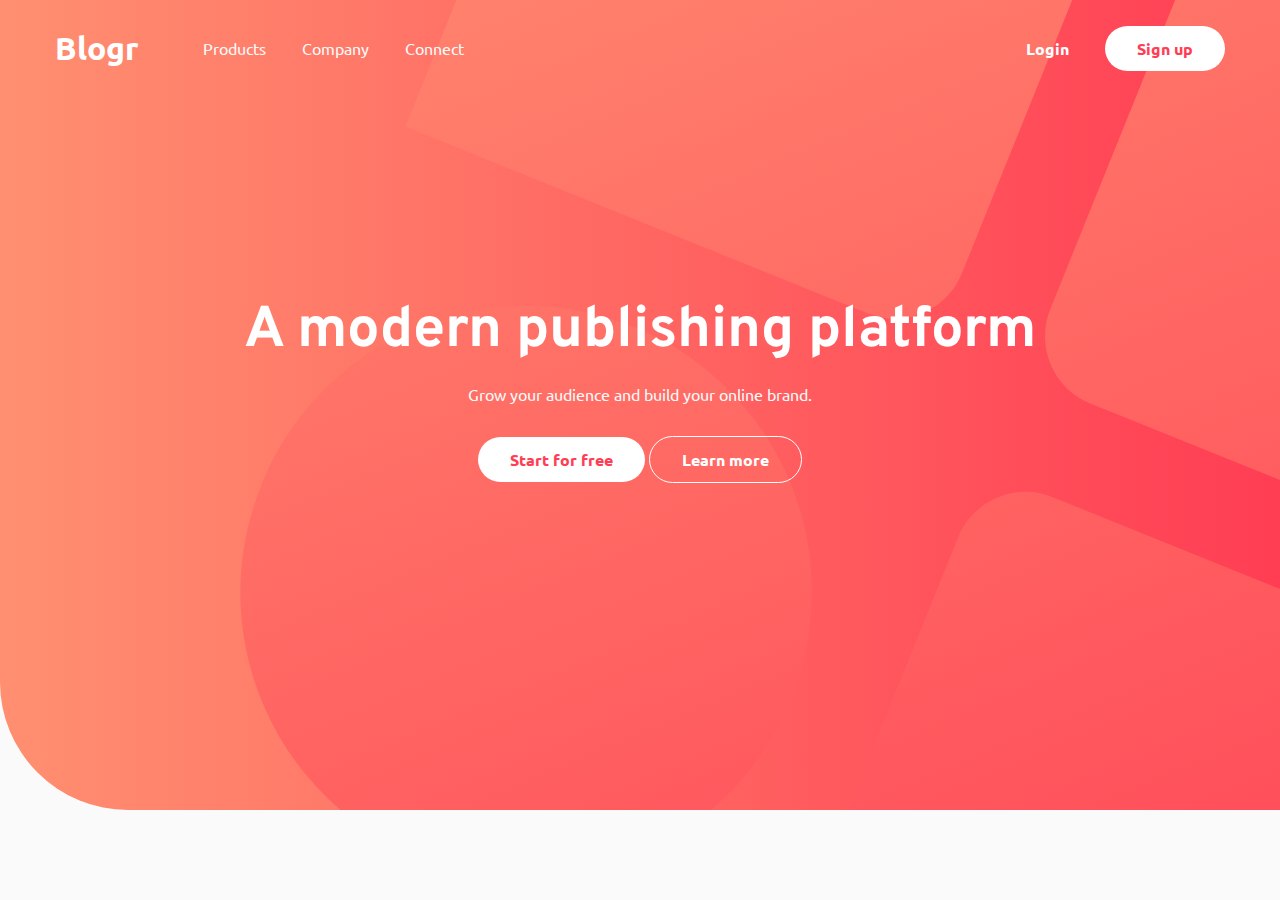
==== blogr-landing-page-main/index.html @ cd57229a "init" ====
<!DOCTYPE html>
<html lang="en">

<head>
  <meta charset="UTF-8">
  <meta name="viewport" content="width=device-width, initial-scale=1.0">
  <!-- displays site properly based on user's device -->

  <link rel="icon" type="image/png" sizes="32x32" href="./images/favicon-32x32.png">

  <title>Frontend Mentor | [Blogr]</title>
  <!-- font awesome -->
  <link rel="stylesheet" href="https://cdnjs.cloudflare.com/ajax/libs/font-awesome/5.15.3/css/all.min.css"
    integrity="sha512-iBBXm8fW90+nuLcSKlbmrPcLa0OT92xO1BIsZ+ywDWZCvqsWgccV3gFoRBv0z+8dLJgyAHIhR35VZc2oM/gI1w=="
    crossorigin="anonymous" />
  <!-- google fonts -->
  <link rel="preconnect" href="https://fonts.gstatic.com">
  <link
    href="https://fonts.googleapis.com/css2?family=Overpass:wght@300;600&family=Ubuntu:wght@400;500;700&display=swap"
    rel="stylesheet">
  <!-- custom css -->
  <link rel="stylesheet" href="./style.css">
</head>

<body>
  <section class="section1">
    <div class="bg">
      <img src="./images/bg-pattern-intro.svg" alt="">
    </div>
    <div class="container">
      <nav class="navbar">
        <a href="#" class="logo">Blogr</a>
        <div class="rt">
          <ul class="dropdown-menu">
            <li>
              Products
              <span><i class="fas fa-angle-down"></i></span>
            </li>
            <li>
              Company
              <span><i class="fas fa-angle-down"></i></span>
            </li>
            <li>
              Connect
              <span><i class="fas fa-angle-down"></i></span>
            </li>
          </ul>
          <div class="buttons">
            <button class="btn">Login</button>
            <button class="btn btn-light">Sign up</button>
          </div>
        </div>
      </nav>

      <div class="content">
        <h1 class="intro-title">A modern publishing platform</h1>
        <p class="desc">Grow your audience and build your online brand.</p>
        <div class="buttons">
          <button class="btn btn-light">Start for free</button>
          <button class="btn btn-outline-light">Learn more</button>
        </div>
      </div>
    </div>
  </section>
</body>

</html>
---- blogr-landing-page-main/style.css ----
/* variables */

:root {
    --bg-light: #fafafa;
    --text-white: #fff;
    --text-light: hsl(240, 2%, 79%);
    --text-primary: hsl(208, 49%, 24%);
    --text-secondary: hsl(207, 13%, 34%);

    --very-light-red: hsl(13, 100%, 72%);
    --light-red: hsl(353, 100%, 62%);
}

/* default */

* {
    margin: 0;
    padding: 0;
    box-sizing: border-box;
}

body {
    min-height: 100vh;
    font-family: 'Ubuntu', 'sans-serif';
    background-color: var(--bg-light);
    color: var(--text-secondary);
}

.container {
    position: relative;
    width: 1170px;
    max-width: 100%;
    margin: 0 auto;
}

li {
    list-style: none;
}

.btn {
    border: 0;
    outline: 0;
    cursor: pointer;
    padding: .75rem 2rem;
    border-radius: 30px;
    font-family: 'Ubuntu', sans-serif;
    font-size: 1rem;
    color: var(--text-white);
    background: none;
    font-weight: bold;
}

.btn-light {
    color: var(--light-red);
    background: var(--text-white);
}

.btn-outline-light {
    border: 1.6px solid #fff;
}

/* section 1 */
.section1 {
    position: relative;
    width: 100%;
    height: 90vh;
    background-image: linear-gradient(to right, var(--very-light-red), var(--light-red));
    border-radius: 0 0 0 8rem;
}

.bg {
    position: absolute;
    top: 0;
    left: 0;
    width: 100%;
    height: 100%;
    overflow: hidden;
    z-index: 1;
}

.bg img {
    width: 100%;
    height: 100%;
    object-fit: cover;
    transform: scale(1.8);
    margin-left: 20rem;
}

.section1 .container {
    height: calc(100% - 6rem);
    z-index: 2;
}

/* navbar */

.navbar {
    width: 100%;
    height: 6rem;
    display: flex;
    align-items: center;
}

.rt {
    flex: 1;
    display: flex;
    align-items: center;
    justify-content: space-between;
    padding-left: 3rem;
}

.dropdown-menu {
    display: flex;
    align-items: center;
}

.dropdown-menu li {
    margin: 0 1rem; 
    color: var(--bg-light);
}

.dropdown-menu li span {
    margin-left: .25rem;
}

.logo {
    font-size: 2rem;
    font-weight: 700;
    text-decoration: none;
    color: var(--text-white);
}

/* content */

.content {
    margin-top: -4rem;
    position: relative;
    width: 100%;
    height: 100%;
    display: flex;
    flex-direction: column;
    align-items: center;
    justify-content: center;
}

.content .intro-title {
    text-align: center;
    color: var(--text-white);
    font-size: 3.6rem;
    font-family: 'Overpass', 'Ubuntu', sans-serif;
    margin-bottom: 1rem;
}

.content .buttons {
    margin-top: 2rem;
}

.content .desc {
    color: var(--bg-light)
}
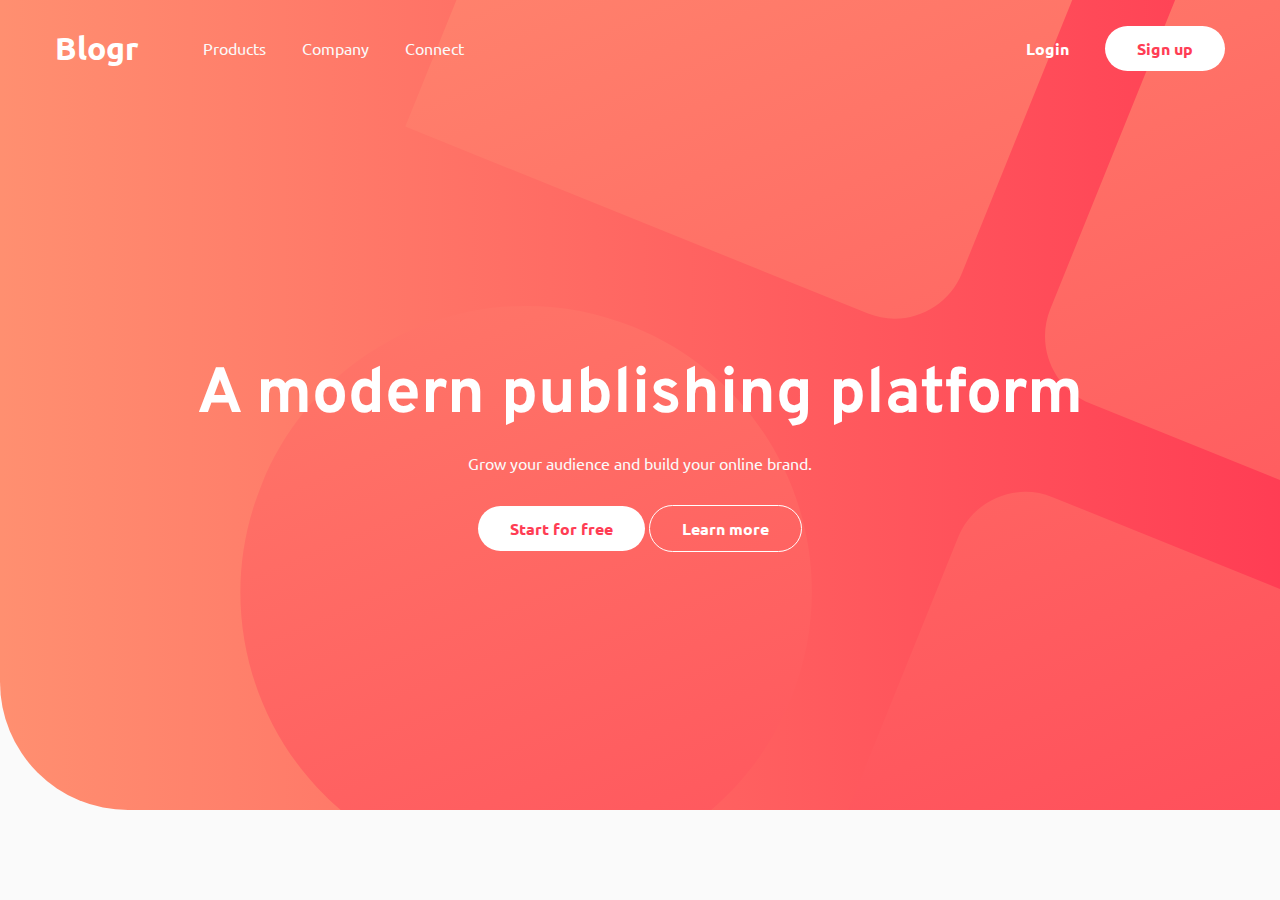
==== commit 1379842b: "Changes" ====
--- a/blogr-landing-page-main/index.html
+++ b/blogr-landing-page-main/index.html
@@ -50,6 +50,7 @@
             <button class="btn btn-light">Sign up</button>
           </div>
         </div>
+        <button class="hamburger"><i class="fas fa-bars"></i></button>
       </nav>
 
       <div class="content">
--- a/blogr-landing-page-main/style.css
+++ b/blogr-landing-page-main/style.css
@@ -24,6 +24,7 @@
     font-family: 'Ubuntu', 'sans-serif';
     background-color: var(--bg-light);
     color: var(--text-secondary);
+    overflow-x: hidden;
 }
 
 .container {
@@ -129,10 +130,21 @@
     color: var(--text-white);
 }
 
+.hamburger {
+    margin-left: auto;
+    background: none;
+    border: none;
+    outline: none;
+    padding: 1rem;
+    cursor: pointer;
+    color: var(--text-white);
+    display: none;
+    font-size: 1.5rem;
+}
+
 /* content */
 
 .content {
-    margin-top: -4rem;
     position: relative;
     width: 100%;
     height: 100%;
@@ -145,7 +157,7 @@
 .content .intro-title {
     text-align: center;
     color: var(--text-white);
-    font-size: 3.6rem;
+    font-size: 4rem;
     font-family: 'Overpass', 'Ubuntu', sans-serif;
     margin-bottom: 1rem;
 }
@@ -158,6 +170,23 @@
     color: var(--bg-light)
 }
 
+@media screen and (max-width: 560px) {
+    html {
+        font-size: 90%;
+    }
+
+    .container {
+        padding: 0 1rem;
+    }
+
+    .hamburger {
+        display: inline-block;
+    }
+
+    .rt {
+        display: none;
+    }
+}
 
 
 
@@ -165,4 +194,3 @@
 
 
 
-
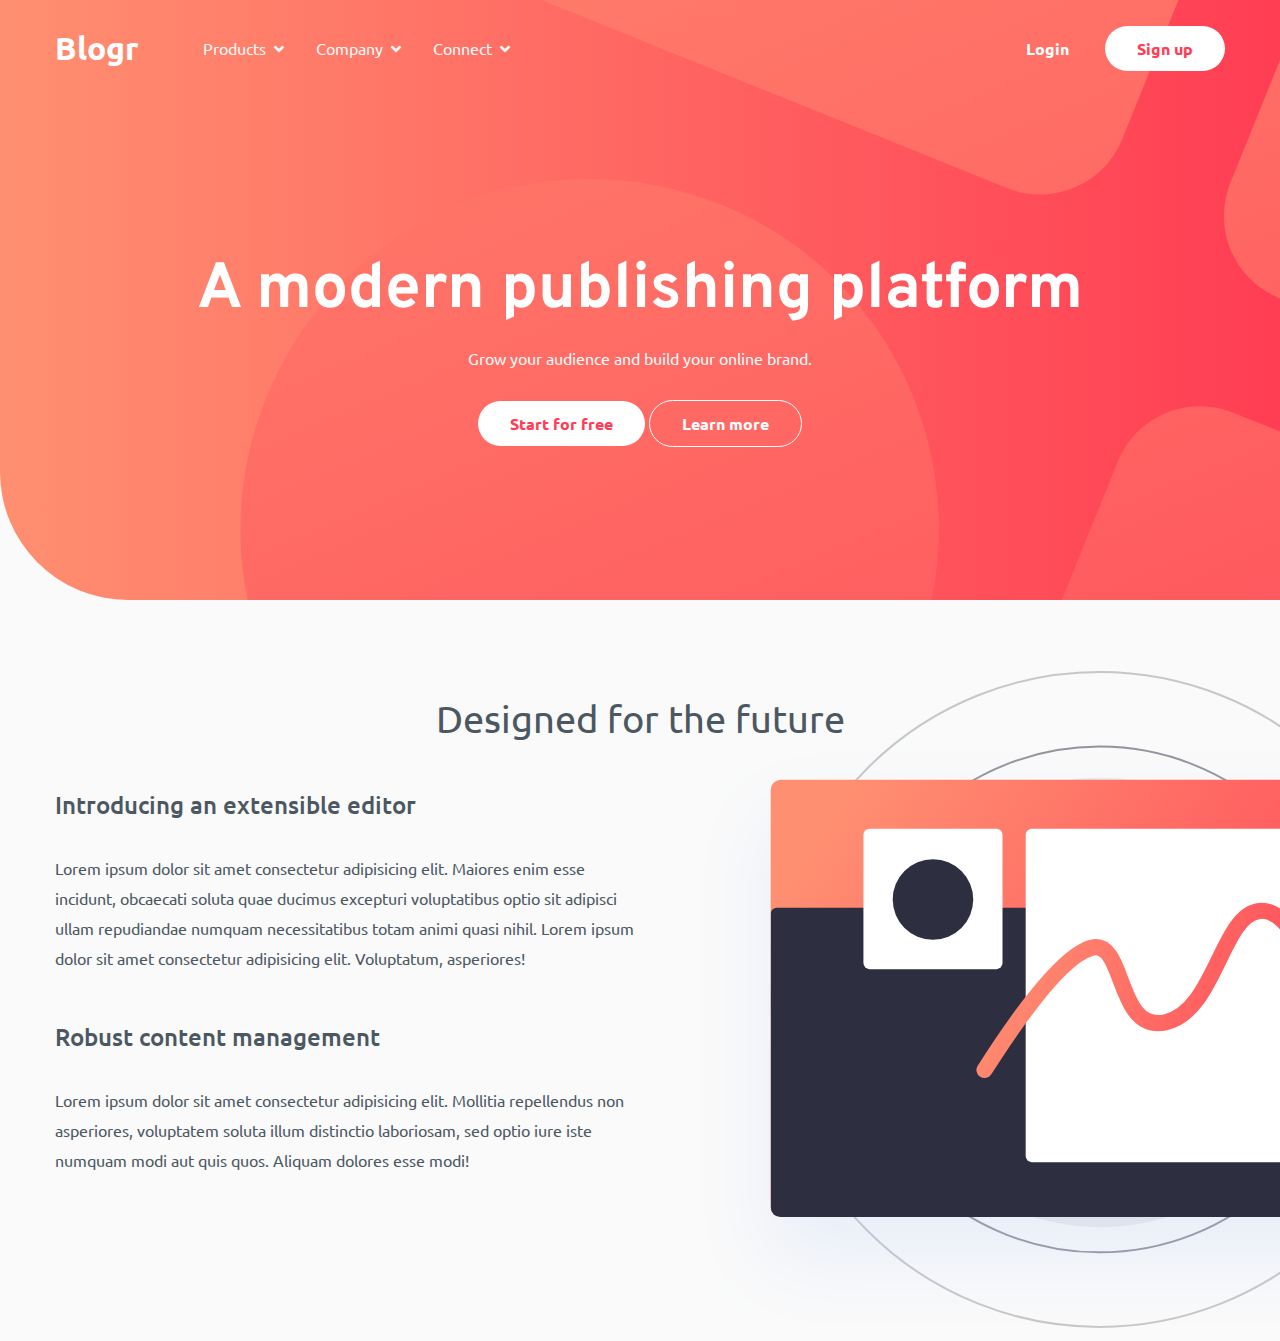
==== commit d291488a: "assets" ====
--- a/blogr-landing-page-main/index.html
+++ b/blogr-landing-page-main/index.html
@@ -10,9 +10,7 @@
 
   <title>Frontend Mentor | [Blogr]</title>
   <!-- font awesome -->
-  <link rel="stylesheet" href="https://cdnjs.cloudflare.com/ajax/libs/font-awesome/5.15.3/css/all.min.css"
-    integrity="sha512-iBBXm8fW90+nuLcSKlbmrPcLa0OT92xO1BIsZ+ywDWZCvqsWgccV3gFoRBv0z+8dLJgyAHIhR35VZc2oM/gI1w=="
-    crossorigin="anonymous" />
+  <link rel="stylesheet" href="../assets/fontawesome/css/all.min.css" />
   <!-- google fonts -->
   <link rel="preconnect" href="https://fonts.gstatic.com">
   <link
@@ -63,6 +61,34 @@
       </div>
     </div>
   </section>
+  <section class="section2">
+    <div class="container">
+      <h1 class="heading">Designed for the future</h1>
+      <div class="sec2-content">
+        <div class="left">
+          <div class="first">
+            <h2>Introducing an extensible editor</h2>
+            <p>Lorem ipsum dolor sit amet consectetur adipisicing elit. Maiores enim esse incidunt, obcaecati soluta
+              quae ducimus excepturi voluptatibus optio sit adipisci ullam repudiandae numquam necessitatibus totam
+              animi quasi nihil. Lorem ipsum dolor sit amet consectetur adipisicing elit. Voluptatum, asperiores!</p>
+          </div>
+          <div class="second">
+            <h2>Robust content management</h2>
+            <p>
+              Lorem ipsum dolor sit amet consectetur adipisicing elit. Mollitia repellendus non asperiores, voluptatem
+              soluta illum distinctio laboriosam, sed optio iure iste numquam modi aut quis quos. Aliquam dolores esse
+              modi!
+            </p>
+          </div>
+        </div>
+        <div class="right">
+          <div class="img">
+            <img src="./images/illustration-editor-mobile.svg" alt="">
+          </div>
+        </div>
+      </div>
+    </div>
+  </section>
 </body>
 
 </html>--- a/assets/fontawesome/css/all.min.css
+++ b/assets/fontawesome/css/all.min.css
@@ -0,0 +1,5 @@
+/*!
+ * Font Awesome Free 5.15.3 by @fontawesome - https://fontawesome.com
+ * License - https://fontawesome.com/license/free (Icons: CC BY 4.0, Fonts: SIL OFL 1.1, Code: MIT License)
+ */
+.fa,.fab,.fad,.fal,.far,.fas{-moz-osx-font-smoothing:grayscale;-webkit-font-smoothing:antialiased;display:inline-block;font-style:normal;font-variant:normal;text-rendering:auto;line-height:1}.fa-lg{font-size:1.33333em;line-height:.75em;vertical-align:-.0667em}.fa-xs{font-size:.75em}.fa-sm{font-size:.875em}.fa-1x{font-size:1em}.fa-2x{font-size:2em}.fa-3x{font-size:3em}.fa-4x{font-size:4em}.fa-5x{font-size:5em}.fa-6x{font-size:6em}.fa-7x{font-size:7em}.fa-8x{font-size:8em}.fa-9x{font-size:9em}.fa-10x{font-size:10em}.fa-fw{text-align:center;width:1.25em}.fa-ul{list-style-type:none;margin-left:2.5em;padding-left:0}.fa-ul>li{position:relative}.fa-li{left:-2em;position:absolute;text-align:center;width:2em;line-height:inherit}.fa-border{border:.08em solid #eee;border-radius:.1em;padding:.2em .25em .15em}.fa-pull-left{float:left}.fa-pull-right{float:right}.fa.fa-pull-left,.fab.fa-pull-left,.fal.fa-pull-left,.far.fa-pull-left,.fas.fa-pull-left{margin-right:.3em}.fa.fa-pull-right,.fab.fa-pull-right,.fal.fa-pull-right,.far.fa-pull-right,.fas.fa-pull-right{margin-left:.3em}.fa-spin{-webkit-animation:fa-spin 2s linear infinite;animation:fa-spin 2s linear infinite}.fa-pulse{-webkit-animation:fa-spin 1s steps(8) infinite;animation:fa-spin 1s steps(8) infinite}@-webkit-keyframes fa-spin{0%{-webkit-transform:rotate(0deg);transform:rotate(0deg)}to{-webkit-transform:rotate(1turn);transform:rotate(1turn)}}@keyframes fa-spin{0%{-webkit-transform:rotate(0deg);transform:rotate(0deg)}to{-webkit-transform:rotate(1turn);transform:rotate(1turn)}}.fa-rotate-90{-ms-filter:"progid:DXImageTransform.Microsoft.BasicImage(rotation=1)";-webkit-transform:rotate(90deg);transform:rotate(90deg)}.fa-rotate-180{-ms-filter:"progid:DXImageTransform.Microsoft.BasicImage(rotation=2)";-webkit-transform:rotate(180deg);transform:rotate(180deg)}.fa-rotate-270{-ms-filter:"progid:DXImageTransform.Microsoft.BasicImage(rotation=3)";-webkit-transform:rotate(270deg);transform:rotate(270deg)}.fa-flip-horizontal{-ms-filter:"progid:DXImageTransform.Microsoft.BasicImage(rotation=0, mirror=1)";-webkit-transform:scaleX(-1);transform:scaleX(-1)}.fa-flip-vertical{-webkit-transform:scaleY(-1);transform:scaleY(-1)}.fa-flip-both,.fa-flip-horizontal.fa-flip-vertical,.fa-flip-vertical{-ms-filter:"progid:DXImageTransform.Microsoft.BasicImage(rotation=2, mirror=1)"}.fa-flip-both,.fa-flip-horizontal.fa-flip-vertical{-webkit-transform:scale(-1);transform:scale(-1)}:root .fa-flip-both,:root .fa-flip-horizontal,:root .fa-flip-vertical,:root .fa-rotate-90,:root .fa-rotate-180,:root .fa-rotate-270{-webkit-filter:none;filter:none}.fa-stack{display:inline-block;height:2em;line-height:2em;position:relative;vertical-align:middle;width:2.5em}.fa-stack-1x,.fa-stack-2x{left:0;position:absolute;text-align:center;width:100%}.fa-stack-1x{line-height:inherit}.fa-stack-2x{font-size:2em}.fa-inverse{color:#fff}.fa-500px:before{content:"\f26e"}.fa-accessible-icon:before{content:"\f368"}.fa-accusoft:before{content:"\f369"}.fa-acquisitions-incorporated:before{content:"\f6af"}.fa-ad:before{content:"\f641"}.fa-address-book:before{content:"\f2b9"}.fa-address-card:before{content:"\f2bb"}.fa-adjust:before{content:"\f042"}.fa-adn:before{content:"\f170"}.fa-adversal:before{content:"\f36a"}.fa-affiliatetheme:before{content:"\f36b"}.fa-air-freshener:before{content:"\f5d0"}.fa-airbnb:before{content:"\f834"}.fa-algolia:before{content:"\f36c"}.fa-align-center:before{content:"\f037"}.fa-align-justify:before{content:"\f039"}.fa-align-left:before{content:"\f036"}.fa-align-right:before{content:"\f038"}.fa-alipay:before{content:"\f642"}.fa-allergies:before{content:"\f461"}.fa-amazon:before{content:"\f270"}.fa-amazon-pay:before{content:"\f42c"}.fa-ambulance:before{content:"\f0f9"}.fa-american-sign-language-interpreting:before{content:"\f2a3"}.fa-amilia:before{content:"\f36d"}.fa-anchor:before{content:"\f13d"}.fa-android:before{content:"\f17b"}.fa-angellist:before{content:"\f209"}.fa-angle-double-down:before{content:"\f103"}.fa-angle-double-left:before{content:"\f100"}.fa-angle-double-right:before{content:"\f101"}.fa-angle-double-up:before{content:"\f102"}.fa-angle-down:before{content:"\f107"}.fa-angle-left:before{content:"\f104"}.fa-angle-right:before{content:"\f105"}.fa-angle-up:before{content:"\f106"}.fa-angry:before{content:"\f556"}.fa-angrycreative:before{content:"\f36e"}.fa-angular:before{content:"\f420"}.fa-ankh:before{content:"\f644"}.fa-app-store:before{content:"\f36f"}.fa-app-store-ios:before{content:"\f370"}.fa-apper:before{content:"\f371"}.fa-apple:before{content:"\f179"}.fa-apple-alt:before{content:"\f5d1"}.fa-apple-pay:before{content:"\f415"}.fa-archive:before{content:"\f187"}.fa-archway:before{content:"\f557"}.fa-arrow-alt-circle-down:before{content:"\f358"}.fa-arrow-alt-circle-left:before{content:"\f359"}.fa-arrow-alt-circle-right:before{content:"\f35a"}.fa-arrow-alt-circle-up:before{content:"\f35b"}.fa-arrow-circle-down:before{content:"\f0ab"}.fa-arrow-circle-left:before{content:"\f0a8"}.fa-arrow-circle-right:before{content:"\f0a9"}.fa-arrow-circle-up:before{content:"\f0aa"}.fa-arrow-down:before{content:"\f063"}.fa-arrow-left:before{content:"\f060"}.fa-arrow-right:before{content:"\f061"}.fa-arrow-up:before{content:"\f062"}.fa-arrows-alt:before{content:"\f0b2"}.fa-arrows-alt-h:before{content:"\f337"}.fa-arrows-alt-v:before{content:"\f338"}.fa-artstation:before{content:"\f77a"}.fa-assistive-listening-systems:before{content:"\f2a2"}.fa-asterisk:before{content:"\f069"}.fa-asymmetrik:before{content:"\f372"}.fa-at:before{content:"\f1fa"}.fa-atlas:before{content:"\f558"}.fa-atlassian:before{content:"\f77b"}.fa-atom:before{content:"\f5d2"}.fa-audible:before{content:"\f373"}.fa-audio-description:before{content:"\f29e"}.fa-autoprefixer:before{content:"\f41c"}.fa-avianex:before{content:"\f374"}.fa-aviato:before{content:"\f421"}.fa-award:before{content:"\f559"}.fa-aws:before{content:"\f375"}.fa-baby:before{content:"\f77c"}.fa-baby-carriage:before{content:"\f77d"}.fa-backspace:before{content:"\f55a"}.fa-backward:before{content:"\f04a"}.fa-bacon:before{content:"\f7e5"}.fa-bacteria:before{content:"\e059"}.fa-bacterium:before{content:"\e05a"}.fa-bahai:before{content:"\f666"}.fa-balance-scale:before{content:"\f24e"}.fa-balance-scale-left:before{content:"\f515"}.fa-balance-scale-right:before{content:"\f516"}.fa-ban:before{content:"\f05e"}.fa-band-aid:before{content:"\f462"}.fa-bandcamp:before{content:"\f2d5"}.fa-barcode:before{content:"\f02a"}.fa-bars:before{content:"\f0c9"}.fa-baseball-ball:before{content:"\f433"}.fa-basketball-ball:before{content:"\f434"}.fa-bath:before{content:"\f2cd"}.fa-battery-empty:before{content:"\f244"}.fa-battery-full:before{content:"\f240"}.fa-battery-half:before{content:"\f242"}.fa-battery-quarter:before{content:"\f243"}.fa-battery-three-quarters:before{content:"\f241"}.fa-battle-net:before{content:"\f835"}.fa-bed:before{content:"\f236"}.fa-beer:before{content:"\f0fc"}.fa-behance:before{content:"\f1b4"}.fa-behance-square:before{content:"\f1b5"}.fa-bell:before{content:"\f0f3"}.fa-bell-slash:before{content:"\f1f6"}.fa-bezier-curve:before{content:"\f55b"}.fa-bible:before{content:"\f647"}.fa-bicycle:before{content:"\f206"}.fa-biking:before{content:"\f84a"}.fa-bimobject:before{content:"\f378"}.fa-binoculars:before{content:"\f1e5"}.fa-biohazard:before{content:"\f780"}.fa-birthday-cake:before{content:"\f1fd"}.fa-bitbucket:before{content:"\f171"}.fa-bitcoin:before{content:"\f379"}.fa-bity:before{content:"\f37a"}.fa-black-tie:before{content:"\f27e"}.fa-blackberry:before{content:"\f37b"}.fa-blender:before{content:"\f517"}.fa-blender-phone:before{content:"\f6b6"}.fa-blind:before{content:"\f29d"}.fa-blog:before{content:"\f781"}.fa-blogger:before{content:"\f37c"}.fa-blogger-b:before{content:"\f37d"}.fa-bluetooth:before{content:"\f293"}.fa-bluetooth-b:before{content:"\f294"}.fa-bold:before{content:"\f032"}.fa-bolt:before{content:"\f0e7"}.fa-bomb:before{content:"\f1e2"}.fa-bone:before{content:"\f5d7"}.fa-bong:before{content:"\f55c"}.fa-book:before{content:"\f02d"}.fa-book-dead:before{content:"\f6b7"}.fa-book-medical:before{content:"\f7e6"}.fa-book-open:before{content:"\f518"}.fa-book-reader:before{content:"\f5da"}.fa-bookmark:before{content:"\f02e"}.fa-bootstrap:before{content:"\f836"}.fa-border-all:before{content:"\f84c"}.fa-border-none:before{content:"\f850"}.fa-border-style:before{content:"\f853"}.fa-bowling-ball:before{content:"\f436"}.fa-box:before{content:"\f466"}.fa-box-open:before{content:"\f49e"}.fa-box-tissue:before{content:"\e05b"}.fa-boxes:before{content:"\f468"}.fa-braille:before{content:"\f2a1"}.fa-brain:before{content:"\f5dc"}.fa-bread-slice:before{content:"\f7ec"}.fa-briefcase:before{content:"\f0b1"}.fa-briefcase-medical:before{content:"\f469"}.fa-broadcast-tower:before{content:"\f519"}.fa-broom:before{content:"\f51a"}.fa-brush:before{content:"\f55d"}.fa-btc:before{content:"\f15a"}.fa-buffer:before{content:"\f837"}.fa-bug:before{content:"\f188"}.fa-building:before{content:"\f1ad"}.fa-bullhorn:before{content:"\f0a1"}.fa-bullseye:before{content:"\f140"}.fa-burn:before{content:"\f46a"}.fa-buromobelexperte:before{content:"\f37f"}.fa-bus:before{content:"\f207"}.fa-bus-alt:before{content:"\f55e"}.fa-business-time:before{content:"\f64a"}.fa-buy-n-large:before{content:"\f8a6"}.fa-buysellads:before{content:"\f20d"}.fa-calculator:before{content:"\f1ec"}.fa-calendar:before{content:"\f133"}.fa-calendar-alt:before{content:"\f073"}.fa-calendar-check:before{content:"\f274"}.fa-calendar-day:before{content:"\f783"}.fa-calendar-minus:before{content:"\f272"}.fa-calendar-plus:before{content:"\f271"}.fa-calendar-times:before{content:"\f273"}.fa-calendar-week:before{content:"\f784"}.fa-camera:before{content:"\f030"}.fa-camera-retro:before{content:"\f083"}.fa-campground:before{content:"\f6bb"}.fa-canadian-maple-leaf:before{content:"\f785"}.fa-candy-cane:before{content:"\f786"}.fa-cannabis:before{content:"\f55f"}.fa-capsules:before{content:"\f46b"}.fa-car:before{content:"\f1b9"}.fa-car-alt:before{content:"\f5de"}.fa-car-battery:before{content:"\f5df"}.fa-car-crash:before{content:"\f5e1"}.fa-car-side:before{content:"\f5e4"}.fa-caravan:before{content:"\f8ff"}.fa-caret-down:before{content:"\f0d7"}.fa-caret-left:before{content:"\f0d9"}.fa-caret-right:before{content:"\f0da"}.fa-caret-square-down:before{content:"\f150"}.fa-caret-square-left:before{content:"\f191"}.fa-caret-square-right:before{content:"\f152"}.fa-caret-square-up:before{content:"\f151"}.fa-caret-up:before{content:"\f0d8"}.fa-carrot:before{content:"\f787"}.fa-cart-arrow-down:before{content:"\f218"}.fa-cart-plus:before{content:"\f217"}.fa-cash-register:before{content:"\f788"}.fa-cat:before{content:"\f6be"}.fa-cc-amazon-pay:before{content:"\f42d"}.fa-cc-amex:before{content:"\f1f3"}.fa-cc-apple-pay:before{content:"\f416"}.fa-cc-diners-club:before{content:"\f24c"}.fa-cc-discover:before{content:"\f1f2"}.fa-cc-jcb:before{content:"\f24b"}.fa-cc-mastercard:before{content:"\f1f1"}.fa-cc-paypal:before{content:"\f1f4"}.fa-cc-stripe:before{content:"\f1f5"}.fa-cc-visa:before{content:"\f1f0"}.fa-centercode:before{content:"\f380"}.fa-centos:before{content:"\f789"}.fa-certificate:before{content:"\f0a3"}.fa-chair:before{content:"\f6c0"}.fa-chalkboard:before{content:"\f51b"}.fa-chalkboard-teacher:before{content:"\f51c"}.fa-charging-station:before{content:"\f5e7"}.fa-chart-area:before{content:"\f1fe"}.fa-chart-bar:before{content:"\f080"}.fa-chart-line:before{content:"\f201"}.fa-chart-pie:before{content:"\f200"}.fa-check:before{content:"\f00c"}.fa-check-circle:before{content:"\f058"}.fa-check-double:before{content:"\f560"}.fa-check-square:before{content:"\f14a"}.fa-cheese:before{content:"\f7ef"}.fa-chess:before{content:"\f439"}.fa-chess-bishop:before{content:"\f43a"}.fa-chess-board:before{content:"\f43c"}.fa-chess-king:before{content:"\f43f"}.fa-chess-knight:before{content:"\f441"}.fa-chess-pawn:before{content:"\f443"}.fa-chess-queen:before{content:"\f445"}.fa-chess-rook:before{content:"\f447"}.fa-chevron-circle-down:before{content:"\f13a"}.fa-chevron-circle-left:before{content:"\f137"}.fa-chevron-circle-right:before{content:"\f138"}.fa-chevron-circle-up:before{content:"\f139"}.fa-chevron-down:before{content:"\f078"}.fa-chevron-left:before{content:"\f053"}.fa-chevron-right:before{content:"\f054"}.fa-chevron-up:before{content:"\f077"}.fa-child:before{content:"\f1ae"}.fa-chrome:before{content:"\f268"}.fa-chromecast:before{content:"\f838"}.fa-church:before{content:"\f51d"}.fa-circle:before{content:"\f111"}.fa-circle-notch:before{content:"\f1ce"}.fa-city:before{content:"\f64f"}.fa-clinic-medical:before{content:"\f7f2"}.fa-clipboard:before{content:"\f328"}.fa-clipboard-check:before{content:"\f46c"}.fa-clipboard-list:before{content:"\f46d"}.fa-clock:before{content:"\f017"}.fa-clone:before{content:"\f24d"}.fa-closed-captioning:before{content:"\f20a"}.fa-cloud:before{content:"\f0c2"}.fa-cloud-download-alt:before{content:"\f381"}.fa-cloud-meatball:before{content:"\f73b"}.fa-cloud-moon:before{content:"\f6c3"}.fa-cloud-moon-rain:before{content:"\f73c"}.fa-cloud-rain:before{content:"\f73d"}.fa-cloud-showers-heavy:before{content:"\f740"}.fa-cloud-sun:before{content:"\f6c4"}.fa-cloud-sun-rain:before{content:"\f743"}.fa-cloud-upload-alt:before{content:"\f382"}.fa-cloudflare:before{content:"\e07d"}.fa-cloudscale:before{content:"\f383"}.fa-cloudsmith:before{content:"\f384"}.fa-cloudversify:before{content:"\f385"}.fa-cocktail:before{content:"\f561"}.fa-code:before{content:"\f121"}.fa-code-branch:before{content:"\f126"}.fa-codepen:before{content:"\f1cb"}.fa-codiepie:before{content:"\f284"}.fa-coffee:before{content:"\f0f4"}.fa-cog:before{content:"\f013"}.fa-cogs:before{content:"\f085"}.fa-coins:before{content:"\f51e"}.fa-columns:before{content:"\f0db"}.fa-comment:before{content:"\f075"}.fa-comment-alt:before{content:"\f27a"}.fa-comment-dollar:before{content:"\f651"}.fa-comment-dots:before{content:"\f4ad"}.fa-comment-medical:before{content:"\f7f5"}.fa-comment-slash:before{content:"\f4b3"}.fa-comments:before{content:"\f086"}.fa-comments-dollar:before{content:"\f653"}.fa-compact-disc:before{content:"\f51f"}.fa-compass:before{content:"\f14e"}.fa-compress:before{content:"\f066"}.fa-compress-alt:before{content:"\f422"}.fa-compress-arrows-alt:before{content:"\f78c"}.fa-concierge-bell:before{content:"\f562"}.fa-confluence:before{content:"\f78d"}.fa-connectdevelop:before{content:"\f20e"}.fa-contao:before{content:"\f26d"}.fa-cookie:before{content:"\f563"}.fa-cookie-bite:before{content:"\f564"}.fa-copy:before{content:"\f0c5"}.fa-copyright:before{content:"\f1f9"}.fa-cotton-bureau:before{content:"\f89e"}.fa-couch:before{content:"\f4b8"}.fa-cpanel:before{content:"\f388"}.fa-creative-commons:before{content:"\f25e"}.fa-creative-commons-by:before{content:"\f4e7"}.fa-creative-commons-nc:before{content:"\f4e8"}.fa-creative-commons-nc-eu:before{content:"\f4e9"}.fa-creative-commons-nc-jp:before{content:"\f4ea"}.fa-creative-commons-nd:before{content:"\f4eb"}.fa-creative-commons-pd:before{content:"\f4ec"}.fa-creative-commons-pd-alt:before{content:"\f4ed"}.fa-creative-commons-remix:before{content:"\f4ee"}.fa-creative-commons-sa:before{content:"\f4ef"}.fa-creative-commons-sampling:before{content:"\f4f0"}.fa-creative-commons-sampling-plus:before{content:"\f4f1"}.fa-creative-commons-share:before{content:"\f4f2"}.fa-creative-commons-zero:before{content:"\f4f3"}.fa-credit-card:before{content:"\f09d"}.fa-critical-role:before{content:"\f6c9"}.fa-crop:before{content:"\f125"}.fa-crop-alt:before{content:"\f565"}.fa-cross:before{content:"\f654"}.fa-crosshairs:before{content:"\f05b"}.fa-crow:before{content:"\f520"}.fa-crown:before{content:"\f521"}.fa-crutch:before{content:"\f7f7"}.fa-css3:before{content:"\f13c"}.fa-css3-alt:before{content:"\f38b"}.fa-cube:before{content:"\f1b2"}.fa-cubes:before{content:"\f1b3"}.fa-cut:before{content:"\f0c4"}.fa-cuttlefish:before{content:"\f38c"}.fa-d-and-d:before{content:"\f38d"}.fa-d-and-d-beyond:before{content:"\f6ca"}.fa-dailymotion:before{content:"\e052"}.fa-dashcube:before{content:"\f210"}.fa-database:before{content:"\f1c0"}.fa-deaf:before{content:"\f2a4"}.fa-deezer:before{content:"\e077"}.fa-delicious:before{content:"\f1a5"}.fa-democrat:before{content:"\f747"}.fa-deploydog:before{content:"\f38e"}.fa-deskpro:before{content:"\f38f"}.fa-desktop:before{content:"\f108"}.fa-dev:before{content:"\f6cc"}.fa-deviantart:before{content:"\f1bd"}.fa-dharmachakra:before{content:"\f655"}.fa-dhl:before{content:"\f790"}.fa-diagnoses:before{content:"\f470"}.fa-diaspora:before{content:"\f791"}.fa-dice:before{content:"\f522"}.fa-dice-d20:before{content:"\f6cf"}.fa-dice-d6:before{content:"\f6d1"}.fa-dice-five:before{content:"\f523"}.fa-dice-four:before{content:"\f524"}.fa-dice-one:before{content:"\f525"}.fa-dice-six:before{content:"\f526"}.fa-dice-three:before{content:"\f527"}.fa-dice-two:before{content:"\f528"}.fa-digg:before{content:"\f1a6"}.fa-digital-ocean:before{content:"\f391"}.fa-digital-tachograph:before{content:"\f566"}.fa-directions:before{content:"\f5eb"}.fa-discord:before{content:"\f392"}.fa-discourse:before{content:"\f393"}.fa-disease:before{content:"\f7fa"}.fa-divide:before{content:"\f529"}.fa-dizzy:before{content:"\f567"}.fa-dna:before{content:"\f471"}.fa-dochub:before{content:"\f394"}.fa-docker:before{content:"\f395"}.fa-dog:before{content:"\f6d3"}.fa-dollar-sign:before{content:"\f155"}.fa-dolly:before{content:"\f472"}.fa-dolly-flatbed:before{content:"\f474"}.fa-donate:before{content:"\f4b9"}.fa-door-closed:before{content:"\f52a"}.fa-door-open:before{content:"\f52b"}.fa-dot-circle:before{content:"\f192"}.fa-dove:before{content:"\f4ba"}.fa-download:before{content:"\f019"}.fa-draft2digital:before{content:"\f396"}.fa-drafting-compass:before{content:"\f568"}.fa-dragon:before{content:"\f6d5"}.fa-draw-polygon:before{content:"\f5ee"}.fa-dribbble:before{content:"\f17d"}.fa-dribbble-square:before{content:"\f397"}.fa-dropbox:before{content:"\f16b"}.fa-drum:before{content:"\f569"}.fa-drum-steelpan:before{content:"\f56a"}.fa-drumstick-bite:before{content:"\f6d7"}.fa-drupal:before{content:"\f1a9"}.fa-dumbbell:before{content:"\f44b"}.fa-dumpster:before{content:"\f793"}.fa-dumpster-fire:before{content:"\f794"}.fa-dungeon:before{content:"\f6d9"}.fa-dyalog:before{content:"\f399"}.fa-earlybirds:before{content:"\f39a"}.fa-ebay:before{content:"\f4f4"}.fa-edge:before{content:"\f282"}.fa-edge-legacy:before{content:"\e078"}.fa-edit:before{content:"\f044"}.fa-egg:before{content:"\f7fb"}.fa-eject:before{content:"\f052"}.fa-elementor:before{content:"\f430"}.fa-ellipsis-h:before{content:"\f141"}.fa-ellipsis-v:before{content:"\f142"}.fa-ello:before{content:"\f5f1"}.fa-ember:before{content:"\f423"}.fa-empire:before{content:"\f1d1"}.fa-envelope:before{content:"\f0e0"}.fa-envelope-open:before{content:"\f2b6"}.fa-envelope-open-text:before{content:"\f658"}.fa-envelope-square:before{content:"\f199"}.fa-envira:before{content:"\f299"}.fa-equals:before{content:"\f52c"}.fa-eraser:before{content:"\f12d"}.fa-erlang:before{content:"\f39d"}.fa-ethereum:before{content:"\f42e"}.fa-ethernet:before{content:"\f796"}.fa-etsy:before{content:"\f2d7"}.fa-euro-sign:before{content:"\f153"}.fa-evernote:before{content:"\f839"}.fa-exchange-alt:before{content:"\f362"}.fa-exclamation:before{content:"\f12a"}.fa-exclamation-circle:before{content:"\f06a"}.fa-exclamation-triangle:before{content:"\f071"}.fa-expand:before{content:"\f065"}.fa-expand-alt:before{content:"\f424"}.fa-expand-arrows-alt:before{content:"\f31e"}.fa-expeditedssl:before{content:"\f23e"}.fa-external-link-alt:before{content:"\f35d"}.fa-external-link-square-alt:before{content:"\f360"}.fa-eye:before{content:"\f06e"}.fa-eye-dropper:before{content:"\f1fb"}.fa-eye-slash:before{content:"\f070"}.fa-facebook:before{content:"\f09a"}.fa-facebook-f:before{content:"\f39e"}.fa-facebook-messenger:before{content:"\f39f"}.fa-facebook-square:before{content:"\f082"}.fa-fan:before{content:"\f863"}.fa-fantasy-flight-games:before{content:"\f6dc"}.fa-fast-backward:before{content:"\f049"}.fa-fast-forward:before{content:"\f050"}.fa-faucet:before{content:"\e005"}.fa-fax:before{content:"\f1ac"}.fa-feather:before{content:"\f52d"}.fa-feather-alt:before{content:"\f56b"}.fa-fedex:before{content:"\f797"}.fa-fedora:before{content:"\f798"}.fa-female:before{content:"\f182"}.fa-fighter-jet:before{content:"\f0fb"}.fa-figma:before{content:"\f799"}.fa-file:before{content:"\f15b"}.fa-file-alt:before{content:"\f15c"}.fa-file-archive:before{content:"\f1c6"}.fa-file-audio:before{content:"\f1c7"}.fa-file-code:before{content:"\f1c9"}.fa-file-contract:before{content:"\f56c"}.fa-file-csv:before{content:"\f6dd"}.fa-file-download:before{content:"\f56d"}.fa-file-excel:before{content:"\f1c3"}.fa-file-export:before{content:"\f56e"}.fa-file-image:before{content:"\f1c5"}.fa-file-import:before{content:"\f56f"}.fa-file-invoice:before{content:"\f570"}.fa-file-invoice-dollar:before{content:"\f571"}.fa-file-medical:before{content:"\f477"}.fa-file-medical-alt:before{content:"\f478"}.fa-file-pdf:before{content:"\f1c1"}.fa-file-powerpoint:before{content:"\f1c4"}.fa-file-prescription:before{content:"\f572"}.fa-file-signature:before{content:"\f573"}.fa-file-upload:before{content:"\f574"}.fa-file-video:before{content:"\f1c8"}.fa-file-word:before{content:"\f1c2"}.fa-fill:before{content:"\f575"}.fa-fill-drip:before{content:"\f576"}.fa-film:before{content:"\f008"}.fa-filter:before{content:"\f0b0"}.fa-fingerprint:before{content:"\f577"}.fa-fire:before{content:"\f06d"}.fa-fire-alt:before{content:"\f7e4"}.fa-fire-extinguisher:before{content:"\f134"}.fa-firefox:before{content:"\f269"}.fa-firefox-browser:before{content:"\e007"}.fa-first-aid:before{content:"\f479"}.fa-first-order:before{content:"\f2b0"}.fa-first-order-alt:before{content:"\f50a"}.fa-firstdraft:before{content:"\f3a1"}.fa-fish:before{content:"\f578"}.fa-fist-raised:before{content:"\f6de"}.fa-flag:before{content:"\f024"}.fa-flag-checkered:before{content:"\f11e"}.fa-flag-usa:before{content:"\f74d"}.fa-flask:before{content:"\f0c3"}.fa-flickr:before{content:"\f16e"}.fa-flipboard:before{content:"\f44d"}.fa-flushed:before{content:"\f579"}.fa-fly:before{content:"\f417"}.fa-folder:before{content:"\f07b"}.fa-folder-minus:before{content:"\f65d"}.fa-folder-open:before{content:"\f07c"}.fa-folder-plus:before{content:"\f65e"}.fa-font:before{content:"\f031"}.fa-font-awesome:before{content:"\f2b4"}.fa-font-awesome-alt:before{content:"\f35c"}.fa-font-awesome-flag:before{content:"\f425"}.fa-font-awesome-logo-full:before{content:"\f4e6"}.fa-fonticons:before{content:"\f280"}.fa-fonticons-fi:before{content:"\f3a2"}.fa-football-ball:before{content:"\f44e"}.fa-fort-awesome:before{content:"\f286"}.fa-fort-awesome-alt:before{content:"\f3a3"}.fa-forumbee:before{content:"\f211"}.fa-forward:before{content:"\f04e"}.fa-foursquare:before{content:"\f180"}.fa-free-code-camp:before{content:"\f2c5"}.fa-freebsd:before{content:"\f3a4"}.fa-frog:before{content:"\f52e"}.fa-frown:before{content:"\f119"}.fa-frown-open:before{content:"\f57a"}.fa-fulcrum:before{content:"\f50b"}.fa-funnel-dollar:before{content:"\f662"}.fa-futbol:before{content:"\f1e3"}.fa-galactic-republic:before{content:"\f50c"}.fa-galactic-senate:before{content:"\f50d"}.fa-gamepad:before{content:"\f11b"}.fa-gas-pump:before{content:"\f52f"}.fa-gavel:before{content:"\f0e3"}.fa-gem:before{content:"\f3a5"}.fa-genderless:before{content:"\f22d"}.fa-get-pocket:before{content:"\f265"}.fa-gg:before{content:"\f260"}.fa-gg-circle:before{content:"\f261"}.fa-ghost:before{content:"\f6e2"}.fa-gift:before{content:"\f06b"}.fa-gifts:before{content:"\f79c"}.fa-git:before{content:"\f1d3"}.fa-git-alt:before{content:"\f841"}.fa-git-square:before{content:"\f1d2"}.fa-github:before{content:"\f09b"}.fa-github-alt:before{content:"\f113"}.fa-github-square:before{content:"\f092"}.fa-gitkraken:before{content:"\f3a6"}.fa-gitlab:before{content:"\f296"}.fa-gitter:before{content:"\f426"}.fa-glass-cheers:before{content:"\f79f"}.fa-glass-martini:before{content:"\f000"}.fa-glass-martini-alt:before{content:"\f57b"}.fa-glass-whiskey:before{content:"\f7a0"}.fa-glasses:before{content:"\f530"}.fa-glide:before{content:"\f2a5"}.fa-glide-g:before{content:"\f2a6"}.fa-globe:before{content:"\f0ac"}.fa-globe-africa:before{content:"\f57c"}.fa-globe-americas:before{content:"\f57d"}.fa-globe-asia:before{content:"\f57e"}.fa-globe-europe:before{content:"\f7a2"}.fa-gofore:before{content:"\f3a7"}.fa-golf-ball:before{content:"\f450"}.fa-goodreads:before{content:"\f3a8"}.fa-goodreads-g:before{content:"\f3a9"}.fa-google:before{content:"\f1a0"}.fa-google-drive:before{content:"\f3aa"}.fa-google-pay:before{content:"\e079"}.fa-google-play:before{content:"\f3ab"}.fa-google-plus:before{content:"\f2b3"}.fa-google-plus-g:before{content:"\f0d5"}.fa-google-plus-square:before{content:"\f0d4"}.fa-google-wallet:before{content:"\f1ee"}.fa-gopuram:before{content:"\f664"}.fa-graduation-cap:before{content:"\f19d"}.fa-gratipay:before{content:"\f184"}.fa-grav:before{content:"\f2d6"}.fa-greater-than:before{content:"\f531"}.fa-greater-than-equal:before{content:"\f532"}.fa-grimace:before{content:"\f57f"}.fa-grin:before{content:"\f580"}.fa-grin-alt:before{content:"\f581"}.fa-grin-beam:before{content:"\f582"}.fa-grin-beam-sweat:before{content:"\f583"}.fa-grin-hearts:before{content:"\f584"}.fa-grin-squint:before{content:"\f585"}.fa-grin-squint-tears:before{content:"\f586"}.fa-grin-stars:before{content:"\f587"}.fa-grin-tears:before{content:"\f588"}.fa-grin-tongue:before{content:"\f589"}.fa-grin-tongue-squint:before{content:"\f58a"}.fa-grin-tongue-wink:before{content:"\f58b"}.fa-grin-wink:before{content:"\f58c"}.fa-grip-horizontal:before{content:"\f58d"}.fa-grip-lines:before{content:"\f7a4"}.fa-grip-lines-vertical:before{content:"\f7a5"}.fa-grip-vertical:before{content:"\f58e"}.fa-gripfire:before{content:"\f3ac"}.fa-grunt:before{content:"\f3ad"}.fa-guilded:before{content:"\e07e"}.fa-guitar:before{content:"\f7a6"}.fa-gulp:before{content:"\f3ae"}.fa-h-square:before{content:"\f0fd"}.fa-hacker-news:before{content:"\f1d4"}.fa-hacker-news-square:before{content:"\f3af"}.fa-hackerrank:before{content:"\f5f7"}.fa-hamburger:before{content:"\f805"}.fa-hammer:before{content:"\f6e3"}.fa-hamsa:before{content:"\f665"}.fa-hand-holding:before{content:"\f4bd"}.fa-hand-holding-heart:before{content:"\f4be"}.fa-hand-holding-medical:before{content:"\e05c"}.fa-hand-holding-usd:before{content:"\f4c0"}.fa-hand-holding-water:before{content:"\f4c1"}.fa-hand-lizard:before{content:"\f258"}.fa-hand-middle-finger:before{content:"\f806"}.fa-hand-paper:before{content:"\f256"}.fa-hand-peace:before{content:"\f25b"}.fa-hand-point-down:before{content:"\f0a7"}.fa-hand-point-left:before{content:"\f0a5"}.fa-hand-point-right:before{content:"\f0a4"}.fa-hand-point-up:before{content:"\f0a6"}.fa-hand-pointer:before{content:"\f25a"}.fa-hand-rock:before{content:"\f255"}.fa-hand-scissors:before{content:"\f257"}.fa-hand-sparkles:before{content:"\e05d"}.fa-hand-spock:before{content:"\f259"}.fa-hands:before{content:"\f4c2"}.fa-hands-helping:before{content:"\f4c4"}.fa-hands-wash:before{content:"\e05e"}.fa-handshake:before{content:"\f2b5"}.fa-handshake-alt-slash:before{content:"\e05f"}.fa-handshake-slash:before{content:"\e060"}.fa-hanukiah:before{content:"\f6e6"}.fa-hard-hat:before{content:"\f807"}.fa-hashtag:before{content:"\f292"}.fa-hat-cowboy:before{content:"\f8c0"}.fa-hat-cowboy-side:before{content:"\f8c1"}.fa-hat-wizard:before{content:"\f6e8"}.fa-hdd:before{content:"\f0a0"}.fa-head-side-cough:before{content:"\e061"}.fa-head-side-cough-slash:before{content:"\e062"}.fa-head-side-mask:before{content:"\e063"}.fa-head-side-virus:before{content:"\e064"}.fa-heading:before{content:"\f1dc"}.fa-headphones:before{content:"\f025"}.fa-headphones-alt:before{content:"\f58f"}.fa-headset:before{content:"\f590"}.fa-heart:before{content:"\f004"}.fa-heart-broken:before{content:"\f7a9"}.fa-heartbeat:before{content:"\f21e"}.fa-helicopter:before{content:"\f533"}.fa-highlighter:before{content:"\f591"}.fa-hiking:before{content:"\f6ec"}.fa-hippo:before{content:"\f6ed"}.fa-hips:before{content:"\f452"}.fa-hire-a-helper:before{content:"\f3b0"}.fa-history:before{content:"\f1da"}.fa-hive:before{content:"\e07f"}.fa-hockey-puck:before{content:"\f453"}.fa-holly-berry:before{content:"\f7aa"}.fa-home:before{content:"\f015"}.fa-hooli:before{content:"\f427"}.fa-hornbill:before{content:"\f592"}.fa-horse:before{content:"\f6f0"}.fa-horse-head:before{content:"\f7ab"}.fa-hospital:before{content:"\f0f8"}.fa-hospital-alt:before{content:"\f47d"}.fa-hospital-symbol:before{content:"\f47e"}.fa-hospital-user:before{content:"\f80d"}.fa-hot-tub:before{content:"\f593"}.fa-hotdog:before{content:"\f80f"}.fa-hotel:before{content:"\f594"}.fa-hotjar:before{content:"\f3b1"}.fa-hourglass:before{content:"\f254"}.fa-hourglass-end:before{content:"\f253"}.fa-hourglass-half:before{content:"\f252"}.fa-hourglass-start:before{content:"\f251"}.fa-house-damage:before{content:"\f6f1"}.fa-house-user:before{content:"\e065"}.fa-houzz:before{content:"\f27c"}.fa-hryvnia:before{content:"\f6f2"}.fa-html5:before{content:"\f13b"}.fa-hubspot:before{content:"\f3b2"}.fa-i-cursor:before{content:"\f246"}.fa-ice-cream:before{content:"\f810"}.fa-icicles:before{content:"\f7ad"}.fa-icons:before{content:"\f86d"}.fa-id-badge:before{content:"\f2c1"}.fa-id-card:before{content:"\f2c2"}.fa-id-card-alt:before{content:"\f47f"}.fa-ideal:before{content:"\e013"}.fa-igloo:before{content:"\f7ae"}.fa-image:before{content:"\f03e"}.fa-images:before{content:"\f302"}.fa-imdb:before{content:"\f2d8"}.fa-inbox:before{content:"\f01c"}.fa-indent:before{content:"\f03c"}.fa-industry:before{content:"\f275"}.fa-infinity:before{content:"\f534"}.fa-info:before{content:"\f129"}.fa-info-circle:before{content:"\f05a"}.fa-innosoft:before{content:"\e080"}.fa-instagram:before{content:"\f16d"}.fa-instagram-square:before{content:"\e055"}.fa-instalod:before{content:"\e081"}.fa-intercom:before{content:"\f7af"}.fa-internet-explorer:before{content:"\f26b"}.fa-invision:before{content:"\f7b0"}.fa-ioxhost:before{content:"\f208"}.fa-italic:before{content:"\f033"}.fa-itch-io:before{content:"\f83a"}.fa-itunes:before{content:"\f3b4"}.fa-itunes-note:before{content:"\f3b5"}.fa-java:before{content:"\f4e4"}.fa-jedi:before{content:"\f669"}.fa-jedi-order:before{content:"\f50e"}.fa-jenkins:before{content:"\f3b6"}.fa-jira:before{content:"\f7b1"}.fa-joget:before{content:"\f3b7"}.fa-joint:before{content:"\f595"}.fa-joomla:before{content:"\f1aa"}.fa-journal-whills:before{content:"\f66a"}.fa-js:before{content:"\f3b8"}.fa-js-square:before{content:"\f3b9"}.fa-jsfiddle:before{content:"\f1cc"}.fa-kaaba:before{content:"\f66b"}.fa-kaggle:before{content:"\f5fa"}.fa-key:before{content:"\f084"}.fa-keybase:before{content:"\f4f5"}.fa-keyboard:before{content:"\f11c"}.fa-keycdn:before{content:"\f3ba"}.fa-khanda:before{content:"\f66d"}.fa-kickstarter:before{content:"\f3bb"}.fa-kickstarter-k:before{content:"\f3bc"}.fa-kiss:before{content:"\f596"}.fa-kiss-beam:before{content:"\f597"}.fa-kiss-wink-heart:before{content:"\f598"}.fa-kiwi-bird:before{content:"\f535"}.fa-korvue:before{content:"\f42f"}.fa-landmark:before{content:"\f66f"}.fa-language:before{content:"\f1ab"}.fa-laptop:before{content:"\f109"}.fa-laptop-code:before{content:"\f5fc"}.fa-laptop-house:before{content:"\e066"}.fa-laptop-medical:before{content:"\f812"}.fa-laravel:before{content:"\f3bd"}.fa-lastfm:before{content:"\f202"}.fa-lastfm-square:before{content:"\f203"}.fa-laugh:before{content:"\f599"}.fa-laugh-beam:before{content:"\f59a"}.fa-laugh-squint:before{content:"\f59b"}.fa-laugh-wink:before{content:"\f59c"}.fa-layer-group:before{content:"\f5fd"}.fa-leaf:before{content:"\f06c"}.fa-leanpub:before{content:"\f212"}.fa-lemon:before{content:"\f094"}.fa-less:before{content:"\f41d"}.fa-less-than:before{content:"\f536"}.fa-less-than-equal:before{content:"\f537"}.fa-level-down-alt:before{content:"\f3be"}.fa-level-up-alt:before{content:"\f3bf"}.fa-life-ring:before{content:"\f1cd"}.fa-lightbulb:before{content:"\f0eb"}.fa-line:before{content:"\f3c0"}.fa-link:before{content:"\f0c1"}.fa-linkedin:before{content:"\f08c"}.fa-linkedin-in:before{content:"\f0e1"}.fa-linode:before{content:"\f2b8"}.fa-linux:before{content:"\f17c"}.fa-lira-sign:before{content:"\f195"}.fa-list:before{content:"\f03a"}.fa-list-alt:before{content:"\f022"}.fa-list-ol:before{content:"\f0cb"}.fa-list-ul:before{content:"\f0ca"}.fa-location-arrow:before{content:"\f124"}.fa-lock:before{content:"\f023"}.fa-lock-open:before{content:"\f3c1"}.fa-long-arrow-alt-down:before{content:"\f309"}.fa-long-arrow-alt-left:before{content:"\f30a"}.fa-long-arrow-alt-right:before{content:"\f30b"}.fa-long-arrow-alt-up:before{content:"\f30c"}.fa-low-vision:before{content:"\f2a8"}.fa-luggage-cart:before{content:"\f59d"}.fa-lungs:before{content:"\f604"}.fa-lungs-virus:before{content:"\e067"}.fa-lyft:before{content:"\f3c3"}.fa-magento:before{content:"\f3c4"}.fa-magic:before{content:"\f0d0"}.fa-magnet:before{content:"\f076"}.fa-mail-bulk:before{content:"\f674"}.fa-mailchimp:before{content:"\f59e"}.fa-male:before{content:"\f183"}.fa-mandalorian:before{content:"\f50f"}.fa-map:before{content:"\f279"}.fa-map-marked:before{content:"\f59f"}.fa-map-marked-alt:before{content:"\f5a0"}.fa-map-marker:before{content:"\f041"}.fa-map-marker-alt:before{content:"\f3c5"}.fa-map-pin:before{content:"\f276"}.fa-map-signs:before{content:"\f277"}.fa-markdown:before{content:"\f60f"}.fa-marker:before{content:"\f5a1"}.fa-mars:before{content:"\f222"}.fa-mars-double:before{content:"\f227"}.fa-mars-stroke:before{content:"\f229"}.fa-mars-stroke-h:before{content:"\f22b"}.fa-mars-stroke-v:before{content:"\f22a"}.fa-mask:before{content:"\f6fa"}.fa-mastodon:before{content:"\f4f6"}.fa-maxcdn:before{content:"\f136"}.fa-mdb:before{content:"\f8ca"}.fa-medal:before{content:"\f5a2"}.fa-medapps:before{content:"\f3c6"}.fa-medium:before{content:"\f23a"}.fa-medium-m:before{content:"\f3c7"}.fa-medkit:before{content:"\f0fa"}.fa-medrt:before{content:"\f3c8"}.fa-meetup:before{content:"\f2e0"}.fa-megaport:before{content:"\f5a3"}.fa-meh:before{content:"\f11a"}.fa-meh-blank:before{content:"\f5a4"}.fa-meh-rolling-eyes:before{content:"\f5a5"}.fa-memory:before{content:"\f538"}.fa-mendeley:before{content:"\f7b3"}.fa-menorah:before{content:"\f676"}.fa-mercury:before{content:"\f223"}.fa-meteor:before{content:"\f753"}.fa-microblog:before{content:"\e01a"}.fa-microchip:before{content:"\f2db"}.fa-microphone:before{content:"\f130"}.fa-microphone-alt:before{content:"\f3c9"}.fa-microphone-alt-slash:before{content:"\f539"}.fa-microphone-slash:before{content:"\f131"}.fa-microscope:before{content:"\f610"}.fa-microsoft:before{content:"\f3ca"}.fa-minus:before{content:"\f068"}.fa-minus-circle:before{content:"\f056"}.fa-minus-square:before{content:"\f146"}.fa-mitten:before{content:"\f7b5"}.fa-mix:before{content:"\f3cb"}.fa-mixcloud:before{content:"\f289"}.fa-mixer:before{content:"\e056"}.fa-mizuni:before{content:"\f3cc"}.fa-mobile:before{content:"\f10b"}.fa-mobile-alt:before{content:"\f3cd"}.fa-modx:before{content:"\f285"}.fa-monero:before{content:"\f3d0"}.fa-money-bill:before{content:"\f0d6"}.fa-money-bill-alt:before{content:"\f3d1"}.fa-money-bill-wave:before{content:"\f53a"}.fa-money-bill-wave-alt:before{content:"\f53b"}.fa-money-check:before{content:"\f53c"}.fa-money-check-alt:before{content:"\f53d"}.fa-monument:before{content:"\f5a6"}.fa-moon:before{content:"\f186"}.fa-mortar-pestle:before{content:"\f5a7"}.fa-mosque:before{content:"\f678"}.fa-motorcycle:before{content:"\f21c"}.fa-mountain:before{content:"\f6fc"}.fa-mouse:before{content:"\f8cc"}.fa-mouse-pointer:before{content:"\f245"}.fa-mug-hot:before{content:"\f7b6"}.fa-music:before{content:"\f001"}.fa-napster:before{content:"\f3d2"}.fa-neos:before{content:"\f612"}.fa-network-wired:before{content:"\f6ff"}.fa-neuter:before{content:"\f22c"}.fa-newspaper:before{content:"\f1ea"}.fa-nimblr:before{content:"\f5a8"}.fa-node:before{content:"\f419"}.fa-node-js:before{content:"\f3d3"}.fa-not-equal:before{content:"\f53e"}.fa-notes-medical:before{content:"\f481"}.fa-npm:before{content:"\f3d4"}.fa-ns8:before{content:"\f3d5"}.fa-nutritionix:before{content:"\f3d6"}.fa-object-group:before{content:"\f247"}.fa-object-ungroup:before{content:"\f248"}.fa-octopus-deploy:before{content:"\e082"}.fa-odnoklassniki:before{content:"\f263"}.fa-odnoklassniki-square:before{content:"\f264"}.fa-oil-can:before{content:"\f613"}.fa-old-republic:before{content:"\f510"}.fa-om:before{content:"\f679"}.fa-opencart:before{content:"\f23d"}.fa-openid:before{content:"\f19b"}.fa-opera:before{content:"\f26a"}.fa-optin-monster:before{content:"\f23c"}.fa-orcid:before{content:"\f8d2"}.fa-osi:before{content:"\f41a"}.fa-otter:before{content:"\f700"}.fa-outdent:before{content:"\f03b"}.fa-page4:before{content:"\f3d7"}.fa-pagelines:before{content:"\f18c"}.fa-pager:before{content:"\f815"}.fa-paint-brush:before{content:"\f1fc"}.fa-paint-roller:before{content:"\f5aa"}.fa-palette:before{content:"\f53f"}.fa-palfed:before{content:"\f3d8"}.fa-pallet:before{content:"\f482"}.fa-paper-plane:before{content:"\f1d8"}.fa-paperclip:before{content:"\f0c6"}.fa-parachute-box:before{content:"\f4cd"}.fa-paragraph:before{content:"\f1dd"}.fa-parking:before{content:"\f540"}.fa-passport:before{content:"\f5ab"}.fa-pastafarianism:before{content:"\f67b"}.fa-paste:before{content:"\f0ea"}.fa-patreon:before{content:"\f3d9"}.fa-pause:before{content:"\f04c"}.fa-pause-circle:before{content:"\f28b"}.fa-paw:before{content:"\f1b0"}.fa-paypal:before{content:"\f1ed"}.fa-peace:before{content:"\f67c"}.fa-pen:before{content:"\f304"}.fa-pen-alt:before{content:"\f305"}.fa-pen-fancy:before{content:"\f5ac"}.fa-pen-nib:before{content:"\f5ad"}.fa-pen-square:before{content:"\f14b"}.fa-pencil-alt:before{content:"\f303"}.fa-pencil-ruler:before{content:"\f5ae"}.fa-penny-arcade:before{content:"\f704"}.fa-people-arrows:before{content:"\e068"}.fa-people-carry:before{content:"\f4ce"}.fa-pepper-hot:before{content:"\f816"}.fa-perbyte:before{content:"\e083"}.fa-percent:before{content:"\f295"}.fa-percentage:before{content:"\f541"}.fa-periscope:before{content:"\f3da"}.fa-person-booth:before{content:"\f756"}.fa-phabricator:before{content:"\f3db"}.fa-phoenix-framework:before{content:"\f3dc"}.fa-phoenix-squadron:before{content:"\f511"}.fa-phone:before{content:"\f095"}.fa-phone-alt:before{content:"\f879"}.fa-phone-slash:before{content:"\f3dd"}.fa-phone-square:before{content:"\f098"}.fa-phone-square-alt:before{content:"\f87b"}.fa-phone-volume:before{content:"\f2a0"}.fa-photo-video:before{content:"\f87c"}.fa-php:before{content:"\f457"}.fa-pied-piper:before{content:"\f2ae"}.fa-pied-piper-alt:before{content:"\f1a8"}.fa-pied-piper-hat:before{content:"\f4e5"}.fa-pied-piper-pp:before{content:"\f1a7"}.fa-pied-piper-square:before{content:"\e01e"}.fa-piggy-bank:before{content:"\f4d3"}.fa-pills:before{content:"\f484"}.fa-pinterest:before{content:"\f0d2"}.fa-pinterest-p:before{content:"\f231"}.fa-pinterest-square:before{content:"\f0d3"}.fa-pizza-slice:before{content:"\f818"}.fa-place-of-worship:before{content:"\f67f"}.fa-plane:before{content:"\f072"}.fa-plane-arrival:before{content:"\f5af"}.fa-plane-departure:before{content:"\f5b0"}.fa-plane-slash:before{content:"\e069"}.fa-play:before{content:"\f04b"}.fa-play-circle:before{content:"\f144"}.fa-playstation:before{content:"\f3df"}.fa-plug:before{content:"\f1e6"}.fa-plus:before{content:"\f067"}.fa-plus-circle:before{content:"\f055"}.fa-plus-square:before{content:"\f0fe"}.fa-podcast:before{content:"\f2ce"}.fa-poll:before{content:"\f681"}.fa-poll-h:before{content:"\f682"}.fa-poo:before{content:"\f2fe"}.fa-poo-storm:before{content:"\f75a"}.fa-poop:before{content:"\f619"}.fa-portrait:before{content:"\f3e0"}.fa-pound-sign:before{content:"\f154"}.fa-power-off:before{content:"\f011"}.fa-pray:before{content:"\f683"}.fa-praying-hands:before{content:"\f684"}.fa-prescription:before{content:"\f5b1"}.fa-prescription-bottle:before{content:"\f485"}.fa-prescription-bottle-alt:before{content:"\f486"}.fa-print:before{content:"\f02f"}.fa-procedures:before{content:"\f487"}.fa-product-hunt:before{content:"\f288"}.fa-project-diagram:before{content:"\f542"}.fa-pump-medical:before{content:"\e06a"}.fa-pump-soap:before{content:"\e06b"}.fa-pushed:before{content:"\f3e1"}.fa-puzzle-piece:before{content:"\f12e"}.fa-python:before{content:"\f3e2"}.fa-qq:before{content:"\f1d6"}.fa-qrcode:before{content:"\f029"}.fa-question:before{content:"\f128"}.fa-question-circle:before{content:"\f059"}.fa-quidditch:before{content:"\f458"}.fa-quinscape:before{content:"\f459"}.fa-quora:before{content:"\f2c4"}.fa-quote-left:before{content:"\f10d"}.fa-quote-right:before{content:"\f10e"}.fa-quran:before{content:"\f687"}.fa-r-project:before{content:"\f4f7"}.fa-radiation:before{content:"\f7b9"}.fa-radiation-alt:before{content:"\f7ba"}.fa-rainbow:before{content:"\f75b"}.fa-random:before{content:"\f074"}.fa-raspberry-pi:before{content:"\f7bb"}.fa-ravelry:before{content:"\f2d9"}.fa-react:before{content:"\f41b"}.fa-reacteurope:before{content:"\f75d"}.fa-readme:before{content:"\f4d5"}.fa-rebel:before{content:"\f1d0"}.fa-receipt:before{content:"\f543"}.fa-record-vinyl:before{content:"\f8d9"}.fa-recycle:before{content:"\f1b8"}.fa-red-river:before{content:"\f3e3"}.fa-reddit:before{content:"\f1a1"}.fa-reddit-alien:before{content:"\f281"}.fa-reddit-square:before{content:"\f1a2"}.fa-redhat:before{content:"\f7bc"}.fa-redo:before{content:"\f01e"}.fa-redo-alt:before{content:"\f2f9"}.fa-registered:before{content:"\f25d"}.fa-remove-format:before{content:"\f87d"}.fa-renren:before{content:"\f18b"}.fa-reply:before{content:"\f3e5"}.fa-reply-all:before{content:"\f122"}.fa-replyd:before{content:"\f3e6"}.fa-republican:before{content:"\f75e"}.fa-researchgate:before{content:"\f4f8"}.fa-resolving:before{content:"\f3e7"}.fa-restroom:before{content:"\f7bd"}.fa-retweet:before{content:"\f079"}.fa-rev:before{content:"\f5b2"}.fa-ribbon:before{content:"\f4d6"}.fa-ring:before{content:"\f70b"}.fa-road:before{content:"\f018"}.fa-robot:before{content:"\f544"}.fa-rocket:before{content:"\f135"}.fa-rocketchat:before{content:"\f3e8"}.fa-rockrms:before{content:"\f3e9"}.fa-route:before{content:"\f4d7"}.fa-rss:before{content:"\f09e"}.fa-rss-square:before{content:"\f143"}.fa-ruble-sign:before{content:"\f158"}.fa-ruler:before{content:"\f545"}.fa-ruler-combined:before{content:"\f546"}.fa-ruler-horizontal:before{content:"\f547"}.fa-ruler-vertical:before{content:"\f548"}.fa-running:before{content:"\f70c"}.fa-rupee-sign:before{content:"\f156"}.fa-rust:before{content:"\e07a"}.fa-sad-cry:before{content:"\f5b3"}.fa-sad-tear:before{content:"\f5b4"}.fa-safari:before{content:"\f267"}.fa-salesforce:before{content:"\f83b"}.fa-sass:before{content:"\f41e"}.fa-satellite:before{content:"\f7bf"}.fa-satellite-dish:before{content:"\f7c0"}.fa-save:before{content:"\f0c7"}.fa-schlix:before{content:"\f3ea"}.fa-school:before{content:"\f549"}.fa-screwdriver:before{content:"\f54a"}.fa-scribd:before{content:"\f28a"}.fa-scroll:before{content:"\f70e"}.fa-sd-card:before{content:"\f7c2"}.fa-search:before{content:"\f002"}.fa-search-dollar:before{content:"\f688"}.fa-search-location:before{content:"\f689"}.fa-search-minus:before{content:"\f010"}.fa-search-plus:before{content:"\f00e"}.fa-searchengin:before{content:"\f3eb"}.fa-seedling:before{content:"\f4d8"}.fa-sellcast:before{content:"\f2da"}.fa-sellsy:before{content:"\f213"}.fa-server:before{content:"\f233"}.fa-servicestack:before{content:"\f3ec"}.fa-shapes:before{content:"\f61f"}.fa-share:before{content:"\f064"}.fa-share-alt:before{content:"\f1e0"}.fa-share-alt-square:before{content:"\f1e1"}.fa-share-square:before{content:"\f14d"}.fa-shekel-sign:before{content:"\f20b"}.fa-shield-alt:before{content:"\f3ed"}.fa-shield-virus:before{content:"\e06c"}.fa-ship:before{content:"\f21a"}.fa-shipping-fast:before{content:"\f48b"}.fa-shirtsinbulk:before{content:"\f214"}.fa-shoe-prints:before{content:"\f54b"}.fa-shopify:before{content:"\e057"}.fa-shopping-bag:before{content:"\f290"}.fa-shopping-basket:before{content:"\f291"}.fa-shopping-cart:before{content:"\f07a"}.fa-shopware:before{content:"\f5b5"}.fa-shower:before{content:"\f2cc"}.fa-shuttle-van:before{content:"\f5b6"}.fa-sign:before{content:"\f4d9"}.fa-sign-in-alt:before{content:"\f2f6"}.fa-sign-language:before{content:"\f2a7"}.fa-sign-out-alt:before{content:"\f2f5"}.fa-signal:before{content:"\f012"}.fa-signature:before{content:"\f5b7"}.fa-sim-card:before{content:"\f7c4"}.fa-simplybuilt:before{content:"\f215"}.fa-sink:before{content:"\e06d"}.fa-sistrix:before{content:"\f3ee"}.fa-sitemap:before{content:"\f0e8"}.fa-sith:before{content:"\f512"}.fa-skating:before{content:"\f7c5"}.fa-sketch:before{content:"\f7c6"}.fa-skiing:before{content:"\f7c9"}.fa-skiing-nordic:before{content:"\f7ca"}.fa-skull:before{content:"\f54c"}.fa-skull-crossbones:before{content:"\f714"}.fa-skyatlas:before{content:"\f216"}.fa-skype:before{content:"\f17e"}.fa-slack:before{content:"\f198"}.fa-slack-hash:before{content:"\f3ef"}.fa-slash:before{content:"\f715"}.fa-sleigh:before{content:"\f7cc"}.fa-sliders-h:before{content:"\f1de"}.fa-slideshare:before{content:"\f1e7"}.fa-smile:before{content:"\f118"}.fa-smile-beam:before{content:"\f5b8"}.fa-smile-wink:before{content:"\f4da"}.fa-smog:before{content:"\f75f"}.fa-smoking:before{content:"\f48d"}.fa-smoking-ban:before{content:"\f54d"}.fa-sms:before{content:"\f7cd"}.fa-snapchat:before{content:"\f2ab"}.fa-snapchat-ghost:before{content:"\f2ac"}.fa-snapchat-square:before{content:"\f2ad"}.fa-snowboarding:before{content:"\f7ce"}.fa-snowflake:before{content:"\f2dc"}.fa-snowman:before{content:"\f7d0"}.fa-snowplow:before{content:"\f7d2"}.fa-soap:before{content:"\e06e"}.fa-socks:before{content:"\f696"}.fa-solar-panel:before{content:"\f5ba"}.fa-sort:before{content:"\f0dc"}.fa-sort-alpha-down:before{content:"\f15d"}.fa-sort-alpha-down-alt:before{content:"\f881"}.fa-sort-alpha-up:before{content:"\f15e"}.fa-sort-alpha-up-alt:before{content:"\f882"}.fa-sort-amount-down:before{content:"\f160"}.fa-sort-amount-down-alt:before{content:"\f884"}.fa-sort-amount-up:before{content:"\f161"}.fa-sort-amount-up-alt:before{content:"\f885"}.fa-sort-down:before{content:"\f0dd"}.fa-sort-numeric-down:before{content:"\f162"}.fa-sort-numeric-down-alt:before{content:"\f886"}.fa-sort-numeric-up:before{content:"\f163"}.fa-sort-numeric-up-alt:before{content:"\f887"}.fa-sort-up:before{content:"\f0de"}.fa-soundcloud:before{content:"\f1be"}.fa-sourcetree:before{content:"\f7d3"}.fa-spa:before{content:"\f5bb"}.fa-space-shuttle:before{content:"\f197"}.fa-speakap:before{content:"\f3f3"}.fa-speaker-deck:before{content:"\f83c"}.fa-spell-check:before{content:"\f891"}.fa-spider:before{content:"\f717"}.fa-spinner:before{content:"\f110"}.fa-splotch:before{content:"\f5bc"}.fa-spotify:before{content:"\f1bc"}.fa-spray-can:before{content:"\f5bd"}.fa-square:before{content:"\f0c8"}.fa-square-full:before{content:"\f45c"}.fa-square-root-alt:before{content:"\f698"}.fa-squarespace:before{content:"\f5be"}.fa-stack-exchange:before{content:"\f18d"}.fa-stack-overflow:before{content:"\f16c"}.fa-stackpath:before{content:"\f842"}.fa-stamp:before{content:"\f5bf"}.fa-star:before{content:"\f005"}.fa-star-and-crescent:before{content:"\f699"}.fa-star-half:before{content:"\f089"}.fa-star-half-alt:before{content:"\f5c0"}.fa-star-of-david:before{content:"\f69a"}.fa-star-of-life:before{content:"\f621"}.fa-staylinked:before{content:"\f3f5"}.fa-steam:before{content:"\f1b6"}.fa-steam-square:before{content:"\f1b7"}.fa-steam-symbol:before{content:"\f3f6"}.fa-step-backward:before{content:"\f048"}.fa-step-forward:before{content:"\f051"}.fa-stethoscope:before{content:"\f0f1"}.fa-sticker-mule:before{content:"\f3f7"}.fa-sticky-note:before{content:"\f249"}.fa-stop:before{content:"\f04d"}.fa-stop-circle:before{content:"\f28d"}.fa-stopwatch:before{content:"\f2f2"}.fa-stopwatch-20:before{content:"\e06f"}.fa-store:before{content:"\f54e"}.fa-store-alt:before{content:"\f54f"}.fa-store-alt-slash:before{content:"\e070"}.fa-store-slash:before{content:"\e071"}.fa-strava:before{content:"\f428"}.fa-stream:before{content:"\f550"}.fa-street-view:before{content:"\f21d"}.fa-strikethrough:before{content:"\f0cc"}.fa-stripe:before{content:"\f429"}.fa-stripe-s:before{content:"\f42a"}.fa-stroopwafel:before{content:"\f551"}.fa-studiovinari:before{content:"\f3f8"}.fa-stumbleupon:before{content:"\f1a4"}.fa-stumbleupon-circle:before{content:"\f1a3"}.fa-subscript:before{content:"\f12c"}.fa-subway:before{content:"\f239"}.fa-suitcase:before{content:"\f0f2"}.fa-suitcase-rolling:before{content:"\f5c1"}.fa-sun:before{content:"\f185"}.fa-superpowers:before{content:"\f2dd"}.fa-superscript:before{content:"\f12b"}.fa-supple:before{content:"\f3f9"}.fa-surprise:before{content:"\f5c2"}.fa-suse:before{content:"\f7d6"}.fa-swatchbook:before{content:"\f5c3"}.fa-swift:before{content:"\f8e1"}.fa-swimmer:before{content:"\f5c4"}.fa-swimming-pool:before{content:"\f5c5"}.fa-symfony:before{content:"\f83d"}.fa-synagogue:before{content:"\f69b"}.fa-sync:before{content:"\f021"}.fa-sync-alt:before{content:"\f2f1"}.fa-syringe:before{content:"\f48e"}.fa-table:before{content:"\f0ce"}.fa-table-tennis:before{content:"\f45d"}.fa-tablet:before{content:"\f10a"}.fa-tablet-alt:before{content:"\f3fa"}.fa-tablets:before{content:"\f490"}.fa-tachometer-alt:before{content:"\f3fd"}.fa-tag:before{content:"\f02b"}.fa-tags:before{content:"\f02c"}.fa-tape:before{content:"\f4db"}.fa-tasks:before{content:"\f0ae"}.fa-taxi:before{content:"\f1ba"}.fa-teamspeak:before{content:"\f4f9"}.fa-teeth:before{content:"\f62e"}.fa-teeth-open:before{content:"\f62f"}.fa-telegram:before{content:"\f2c6"}.fa-telegram-plane:before{content:"\f3fe"}.fa-temperature-high:before{content:"\f769"}.fa-temperature-low:before{content:"\f76b"}.fa-tencent-weibo:before{content:"\f1d5"}.fa-tenge:before{content:"\f7d7"}.fa-terminal:before{content:"\f120"}.fa-text-height:before{content:"\f034"}.fa-text-width:before{content:"\f035"}.fa-th:before{content:"\f00a"}.fa-th-large:before{content:"\f009"}.fa-th-list:before{content:"\f00b"}.fa-the-red-yeti:before{content:"\f69d"}.fa-theater-masks:before{content:"\f630"}.fa-themeco:before{content:"\f5c6"}.fa-themeisle:before{content:"\f2b2"}.fa-thermometer:before{content:"\f491"}.fa-thermometer-empty:before{content:"\f2cb"}.fa-thermometer-full:before{content:"\f2c7"}.fa-thermometer-half:before{content:"\f2c9"}.fa-thermometer-quarter:before{content:"\f2ca"}.fa-thermometer-three-quarters:before{content:"\f2c8"}.fa-think-peaks:before{content:"\f731"}.fa-thumbs-down:before{content:"\f165"}.fa-thumbs-up:before{content:"\f164"}.fa-thumbtack:before{content:"\f08d"}.fa-ticket-alt:before{content:"\f3ff"}.fa-tiktok:before{content:"\e07b"}.fa-times:before{content:"\f00d"}.fa-times-circle:before{content:"\f057"}.fa-tint:before{content:"\f043"}.fa-tint-slash:before{content:"\f5c7"}.fa-tired:before{content:"\f5c8"}.fa-toggle-off:before{content:"\f204"}.fa-toggle-on:before{content:"\f205"}.fa-toilet:before{content:"\f7d8"}.fa-toilet-paper:before{content:"\f71e"}.fa-toilet-paper-slash:before{content:"\e072"}.fa-toolbox:before{content:"\f552"}.fa-tools:before{content:"\f7d9"}.fa-tooth:before{content:"\f5c9"}.fa-torah:before{content:"\f6a0"}.fa-torii-gate:before{content:"\f6a1"}.fa-tractor:before{content:"\f722"}.fa-trade-federation:before{content:"\f513"}.fa-trademark:before{content:"\f25c"}.fa-traffic-light:before{content:"\f637"}.fa-trailer:before{content:"\e041"}.fa-train:before{content:"\f238"}.fa-tram:before{content:"\f7da"}.fa-transgender:before{content:"\f224"}.fa-transgender-alt:before{content:"\f225"}.fa-trash:before{content:"\f1f8"}.fa-trash-alt:before{content:"\f2ed"}.fa-trash-restore:before{content:"\f829"}.fa-trash-restore-alt:before{content:"\f82a"}.fa-tree:before{content:"\f1bb"}.fa-trello:before{content:"\f181"}.fa-tripadvisor:before{content:"\f262"}.fa-trophy:before{content:"\f091"}.fa-truck:before{content:"\f0d1"}.fa-truck-loading:before{content:"\f4de"}.fa-truck-monster:before{content:"\f63b"}.fa-truck-moving:before{content:"\f4df"}.fa-truck-pickup:before{content:"\f63c"}.fa-tshirt:before{content:"\f553"}.fa-tty:before{content:"\f1e4"}.fa-tumblr:before{content:"\f173"}.fa-tumblr-square:before{content:"\f174"}.fa-tv:before{content:"\f26c"}.fa-twitch:before{content:"\f1e8"}.fa-twitter:before{content:"\f099"}.fa-twitter-square:before{content:"\f081"}.fa-typo3:before{content:"\f42b"}.fa-uber:before{content:"\f402"}.fa-ubuntu:before{content:"\f7df"}.fa-uikit:before{content:"\f403"}.fa-umbraco:before{content:"\f8e8"}.fa-umbrella:before{content:"\f0e9"}.fa-umbrella-beach:before{content:"\f5ca"}.fa-uncharted:before{content:"\e084"}.fa-underline:before{content:"\f0cd"}.fa-undo:before{content:"\f0e2"}.fa-undo-alt:before{content:"\f2ea"}.fa-uniregistry:before{content:"\f404"}.fa-unity:before{content:"\e049"}.fa-universal-access:before{content:"\f29a"}.fa-university:before{content:"\f19c"}.fa-unlink:before{content:"\f127"}.fa-unlock:before{content:"\f09c"}.fa-unlock-alt:before{content:"\f13e"}.fa-unsplash:before{content:"\e07c"}.fa-untappd:before{content:"\f405"}.fa-upload:before{content:"\f093"}.fa-ups:before{content:"\f7e0"}.fa-usb:before{content:"\f287"}.fa-user:before{content:"\f007"}.fa-user-alt:before{content:"\f406"}.fa-user-alt-slash:before{content:"\f4fa"}.fa-user-astronaut:before{content:"\f4fb"}.fa-user-check:before{content:"\f4fc"}.fa-user-circle:before{content:"\f2bd"}.fa-user-clock:before{content:"\f4fd"}.fa-user-cog:before{content:"\f4fe"}.fa-user-edit:before{content:"\f4ff"}.fa-user-friends:before{content:"\f500"}.fa-user-graduate:before{content:"\f501"}.fa-user-injured:before{content:"\f728"}.fa-user-lock:before{content:"\f502"}.fa-user-md:before{content:"\f0f0"}.fa-user-minus:before{content:"\f503"}.fa-user-ninja:before{content:"\f504"}.fa-user-nurse:before{content:"\f82f"}.fa-user-plus:before{content:"\f234"}.fa-user-secret:before{content:"\f21b"}.fa-user-shield:before{content:"\f505"}.fa-user-slash:before{content:"\f506"}.fa-user-tag:before{content:"\f507"}.fa-user-tie:before{content:"\f508"}.fa-user-times:before{content:"\f235"}.fa-users:before{content:"\f0c0"}.fa-users-cog:before{content:"\f509"}.fa-users-slash:before{content:"\e073"}.fa-usps:before{content:"\f7e1"}.fa-ussunnah:before{content:"\f407"}.fa-utensil-spoon:before{content:"\f2e5"}.fa-utensils:before{content:"\f2e7"}.fa-vaadin:before{content:"\f408"}.fa-vector-square:before{content:"\f5cb"}.fa-venus:before{content:"\f221"}.fa-venus-double:before{content:"\f226"}.fa-venus-mars:before{content:"\f228"}.fa-vest:before{content:"\e085"}.fa-vest-patches:before{content:"\e086"}.fa-viacoin:before{content:"\f237"}.fa-viadeo:before{content:"\f2a9"}.fa-viadeo-square:before{content:"\f2aa"}.fa-vial:before{content:"\f492"}.fa-vials:before{content:"\f493"}.fa-viber:before{content:"\f409"}.fa-video:before{content:"\f03d"}.fa-video-slash:before{content:"\f4e2"}.fa-vihara:before{content:"\f6a7"}.fa-vimeo:before{content:"\f40a"}.fa-vimeo-square:before{content:"\f194"}.fa-vimeo-v:before{content:"\f27d"}.fa-vine:before{content:"\f1ca"}.fa-virus:before{content:"\e074"}.fa-virus-slash:before{content:"\e075"}.fa-viruses:before{content:"\e076"}.fa-vk:before{content:"\f189"}.fa-vnv:before{content:"\f40b"}.fa-voicemail:before{content:"\f897"}.fa-volleyball-ball:before{content:"\f45f"}.fa-volume-down:before{content:"\f027"}.fa-volume-mute:before{content:"\f6a9"}.fa-volume-off:before{content:"\f026"}.fa-volume-up:before{content:"\f028"}.fa-vote-yea:before{content:"\f772"}.fa-vr-cardboard:before{content:"\f729"}.fa-vuejs:before{content:"\f41f"}.fa-walking:before{content:"\f554"}.fa-wallet:before{content:"\f555"}.fa-warehouse:before{content:"\f494"}.fa-watchman-monitoring:before{content:"\e087"}.fa-water:before{content:"\f773"}.fa-wave-square:before{content:"\f83e"}.fa-waze:before{content:"\f83f"}.fa-weebly:before{content:"\f5cc"}.fa-weibo:before{content:"\f18a"}.fa-weight:before{content:"\f496"}.fa-weight-hanging:before{content:"\f5cd"}.fa-weixin:before{content:"\f1d7"}.fa-whatsapp:before{content:"\f232"}.fa-whatsapp-square:before{content:"\f40c"}.fa-wheelchair:before{content:"\f193"}.fa-whmcs:before{content:"\f40d"}.fa-wifi:before{content:"\f1eb"}.fa-wikipedia-w:before{content:"\f266"}.fa-wind:before{content:"\f72e"}.fa-window-close:before{content:"\f410"}.fa-window-maximize:before{content:"\f2d0"}.fa-window-minimize:before{content:"\f2d1"}.fa-window-restore:before{content:"\f2d2"}.fa-windows:before{content:"\f17a"}.fa-wine-bottle:before{content:"\f72f"}.fa-wine-glass:before{content:"\f4e3"}.fa-wine-glass-alt:before{content:"\f5ce"}.fa-wix:before{content:"\f5cf"}.fa-wizards-of-the-coast:before{content:"\f730"}.fa-wodu:before{content:"\e088"}.fa-wolf-pack-battalion:before{content:"\f514"}.fa-won-sign:before{content:"\f159"}.fa-wordpress:before{content:"\f19a"}.fa-wordpress-simple:before{content:"\f411"}.fa-wpbeginner:before{content:"\f297"}.fa-wpexplorer:before{content:"\f2de"}.fa-wpforms:before{content:"\f298"}.fa-wpressr:before{content:"\f3e4"}.fa-wrench:before{content:"\f0ad"}.fa-x-ray:before{content:"\f497"}.fa-xbox:before{content:"\f412"}.fa-xing:before{content:"\f168"}.fa-xing-square:before{content:"\f169"}.fa-y-combinator:before{content:"\f23b"}.fa-yahoo:before{content:"\f19e"}.fa-yammer:before{content:"\f840"}.fa-yandex:before{content:"\f413"}.fa-yandex-international:before{content:"\f414"}.fa-yarn:before{content:"\f7e3"}.fa-yelp:before{content:"\f1e9"}.fa-yen-sign:before{content:"\f157"}.fa-yin-yang:before{content:"\f6ad"}.fa-yoast:before{content:"\f2b1"}.fa-youtube:before{content:"\f167"}.fa-youtube-square:before{content:"\f431"}.fa-zhihu:before{content:"\f63f"}.sr-only{border:0;clip:rect(0,0,0,0);height:1px;margin:-1px;overflow:hidden;padding:0;position:absolute;width:1px}.sr-only-focusable:active,.sr-only-focusable:focus{clip:auto;height:auto;margin:0;overflow:visible;position:static;width:auto}@font-face{font-family:"Font Awesome 5 Brands";font-style:normal;font-weight:400;font-display:block;src:url(../webfonts/fa-brands-400.eot);src:url(../webfonts/fa-brands-400.eot?#iefix) format("embedded-opentype"),url(../webfonts/fa-brands-400.woff2) format("woff2"),url(../webfonts/fa-brands-400.woff) format("woff"),url(../webfonts/fa-brands-400.ttf) format("truetype"),url(../webfonts/fa-brands-400.svg#fontawesome) format("svg")}.fab{font-family:"Font Awesome 5 Brands"}@font-face{font-family:"Font Awesome 5 Free";font-style:normal;font-weight:400;font-display:block;src:url(../webfonts/fa-regular-400.eot);src:url(../webfonts/fa-regular-400.eot?#iefix) format("embedded-opentype"),url(../webfonts/fa-regular-400.woff2) format("woff2"),url(../webfonts/fa-regular-400.woff) format("woff"),url(../webfonts/fa-regular-400.ttf) format("truetype"),url(../webfonts/fa-regular-400.svg#fontawesome) format("svg")}.fab,.far{font-weight:400}@font-face{font-family:"Font Awesome 5 Free";font-style:normal;font-weight:900;font-display:block;src:url(../webfonts/fa-solid-900.eot);src:url(../webfonts/fa-solid-900.eot?#iefix) format("embedded-opentype"),url(../webfonts/fa-solid-900.woff2) format("woff2"),url(../webfonts/fa-solid-900.woff) format("woff"),url(../webfonts/fa-solid-900.ttf) format("truetype"),url(../webfonts/fa-solid-900.svg#fontawesome) format("svg")}.fa,.far,.fas{font-family:"Font Awesome 5 Free"}.fa,.fas{font-weight:900}--- a/blogr-landing-page-main/style.css
+++ b/blogr-landing-page-main/style.css
@@ -4,7 +4,7 @@
     --bg-light: #fafafa;
     --text-white: #fff;
     --text-light: hsl(240, 2%, 79%);
-    --text-primary: hsl(208, 49%, 24%);
+    --text-primary: #213c56;
     --text-secondary: hsl(207, 13%, 34%);
 
     --very-light-red: hsl(13, 100%, 72%);
@@ -64,9 +64,10 @@
 .section1 {
     position: relative;
     width: 100%;
-    height: 90vh;
+    height: 600px;
     background-image: linear-gradient(to right, var(--very-light-red), var(--light-red));
     border-radius: 0 0 0 8rem;
+    overflow: hidden;
 }
 
 .bg {
@@ -83,8 +84,8 @@
     width: 100%;
     height: 100%;
     object-fit: cover;
-    transform: scale(1.8);
-    margin-left: 20rem;
+    transform: scale(2.2);
+    margin-left: 30rem;
 }
 
 .section1 .container {
@@ -170,6 +171,58 @@
     color: var(--bg-light)
 }
 
+/* section2 */
+
+.section2 {
+    padding: 3rem 0; 
+}
+
+.heading {
+    padding: 3rem 0;
+    text-align: center;
+    font-size: 2.4rem;
+    font-weight: 400;
+}
+
+.sec2-content {
+    display: flex;
+    align-items: center;
+    justify-content: space-between;
+}
+
+h2 {
+    font-weight: 500;
+}
+
+.section2 .left {
+    width: 50%;
+}
+
+.section2 .left h2 {
+    margin-bottom: 2rem;
+}
+
+.section2 .left p {
+    line-height: 30px;
+}
+
+.section2 .left .second {
+    margin-top: 3rem;
+}
+
+.section2 .right {
+    position: absolute;
+    right: 0;
+    width: 50%;
+}
+
+.right img {
+    margin-top: 3rem;
+    width: 140%;
+    margin-left: 50px;
+}
+
+
 @media screen and (max-width: 560px) {
     html {
         font-size: 90%;
@@ -186,11 +239,17 @@
     .rt {
         display: none;
     }
-}
-
-
-
-
-
-
-
+
+    .sec2-content {
+        display: flex;
+        flex-direction: column;
+        /* align-items: center;
+        justify-content: center; */
+    }
+}
+
+
+
+
+
+
